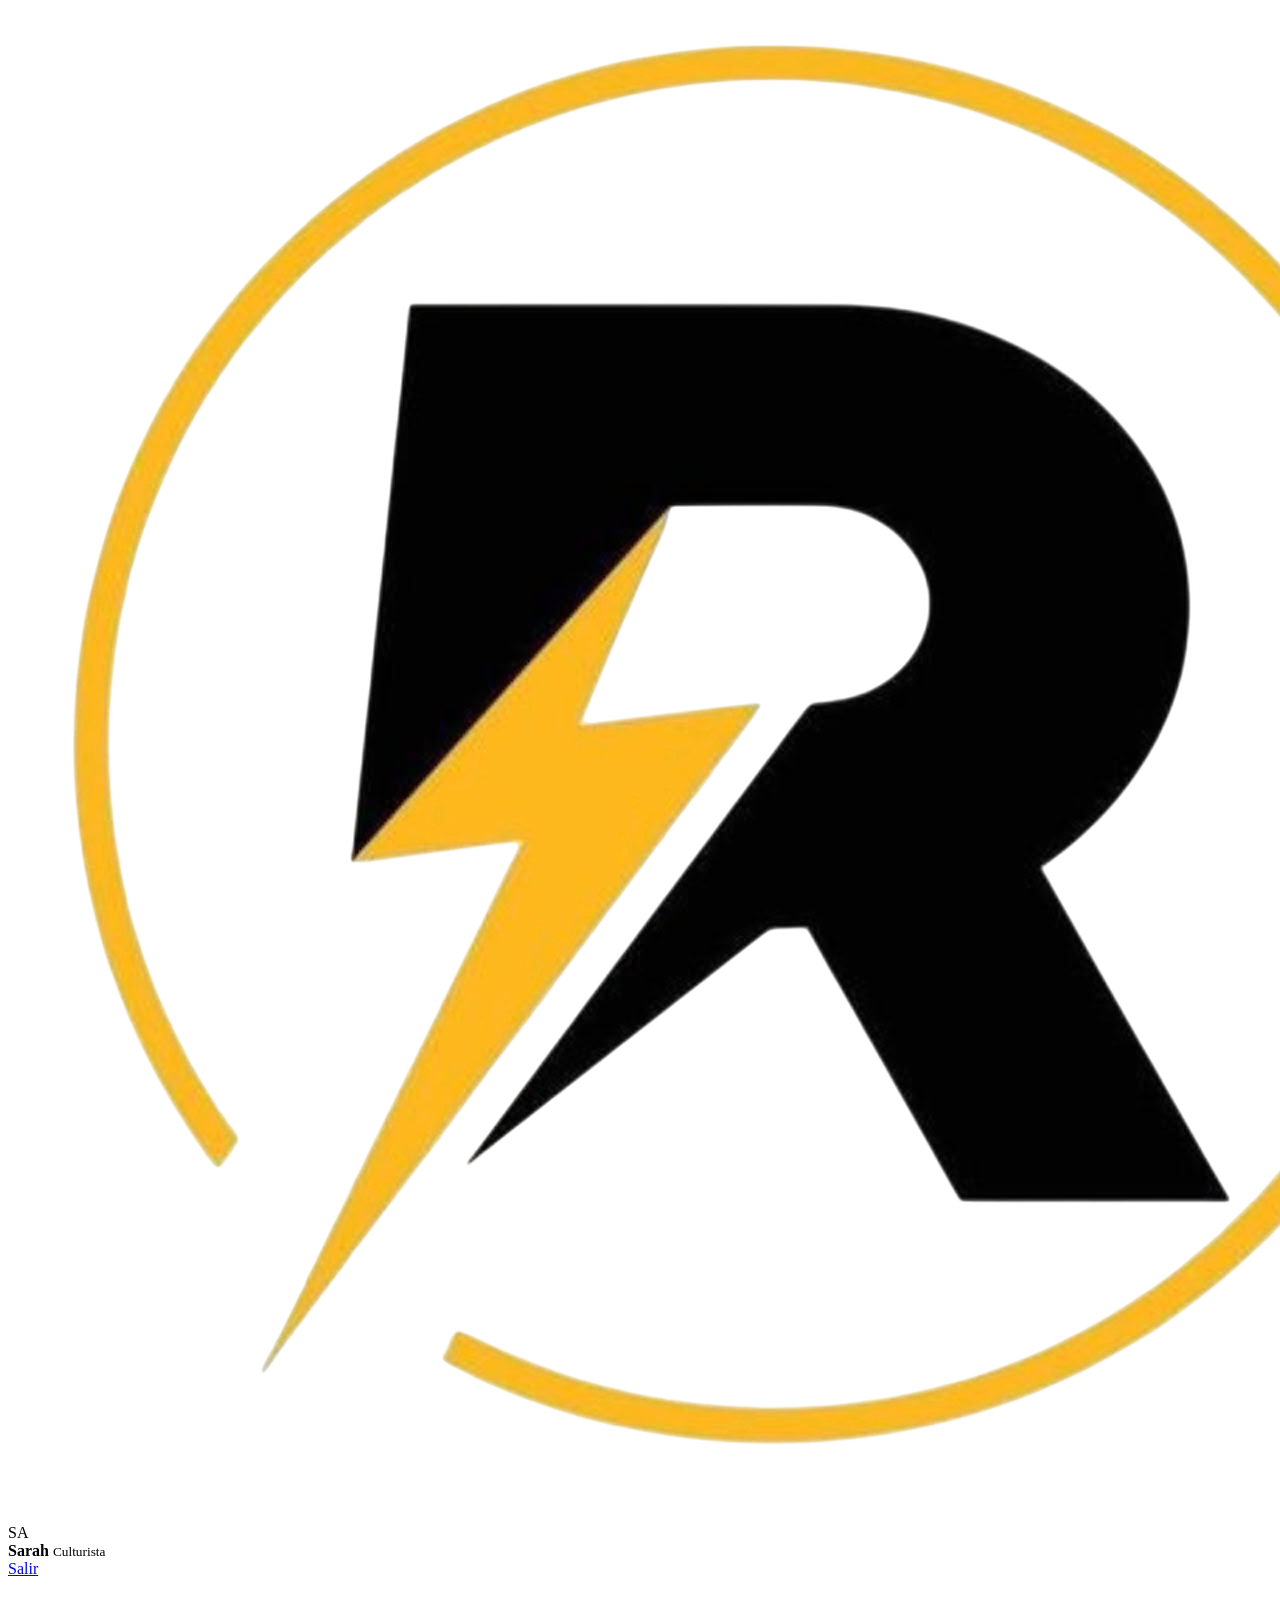
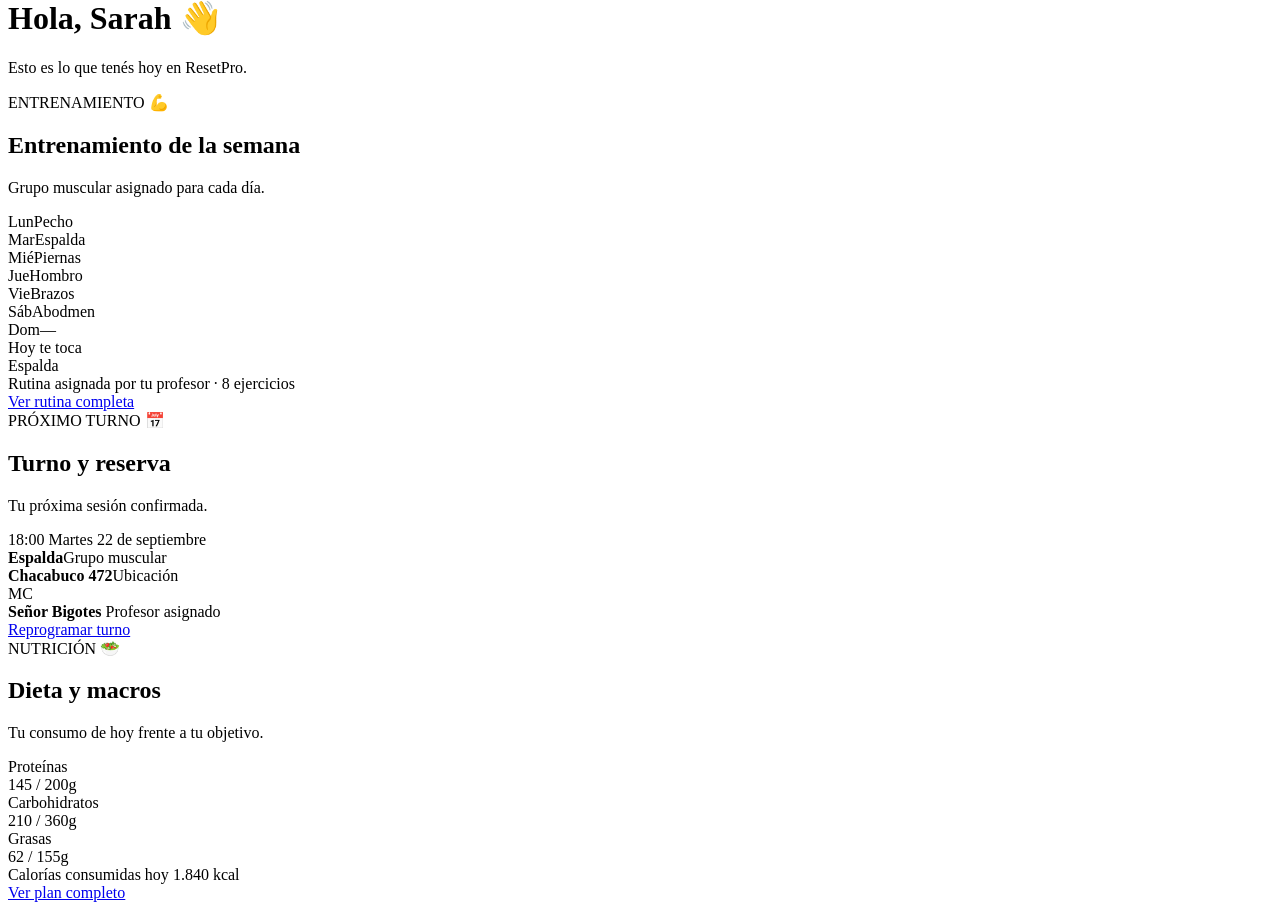
==== usuario/Usuario.html @ 8ca7dee5 "Actualizacion de usuario e interfaz" ====
<!DOCTYPE html>
<html lang="es">
<head>
<meta charset="UTF-8">
<meta name="viewport" content="width=device-width, initial-scale=1.0, viewport-fit=cover">
<title>ResetPro — Mi panel</title>
<link rel="preconnect" href="https://fonts.googleapis.com">
<link rel="preconnect" href="https://fonts.gstatic.com" crossorigin>
<link href="https://fonts.googleapis.com/css2?family=Oswald:wght@400;500;600;700&family=Inter:wght@400;500;600;700&display=swap" rel="stylesheet">

  <link rel="stylesheet" href="usuario.css">
</head>
<body>

<header>
  <div class="wrap nav">
    <a class="brand" href="#">
      <img src="../icono.PNG" alt="ResetPro">
    </a>
    <div class="user-box">
      <div class="avatar">SA</div>
      <div class="who">
        <b>Sarah</b>
        <small>Culturista</small>
      </div>
      <a class="logout" id="btnSalir" href="#">Salir</a>
    </div>
  </div>
</header>

<main class="wrap">

  <div class="greeting">
    <h1>Hola, Sarah 👋</h1>
    <p>Esto es lo que tenés hoy en ResetPro.</p>
  </div>

  <div class="cards">

    <!-- Entrenamiento de la semana -->
    <section class="card">
      <div class="card-head">
        <span class="tag">ENTRENAMIENTO</span>
        <span class="icon">💪</span>
      </div>
      <h2>Entrenamiento de la semana</h2>
      <p class="sub">Grupo muscular asignado para cada día.</p>
      <div class="card-body">
        <div class="week-strip">
          <div class="day-chip"><span class="d">Lun</span><span class="m">Pecho</span></div>
          <div class="day-chip today"><span class="d">Mar</span><span class="m">Espalda</span></div>
          <div class="day-chip"><span class="d">Mié</span><span class="m">Piernas</span></div>
          <div class="day-chip"><span class="d">Jue</span><span class="m">Hombro</span></div>
          <div class="day-chip"><span class="d">Vie</span><span class="m">Brazos</span></div>
          <div class="day-chip"><span class="d">Sáb</span><span class="m">Abodmen</span></div>
          <div class="day-chip"><span class="d">Dom</span><span class="m">—</span></div>
        </div>
        <div class="today-block">
          <span class="label">Hoy te toca</span>
          <div class="muscle">Espalda</div>
          <span class="note">Rutina asignada por tu profesor · 8 ejercicios</span>
        </div>
      </div>
      <a class="card-cta" href="#">Ver rutina completa</a>
    </section>

    <!-- Turno y reserva -->
    <section class="card">
      <div class="card-head">
        <span class="tag">PRÓXIMO TURNO</span>
        <span class="icon">📅</span>
      </div>
      <h2>Turno y reserva</h2>
      <p class="sub">Tu próxima sesión confirmada.</p>
      <div class="card-body">
        <div class="turno-block">
          <div class="turno-time">
            <span class="hora">18:00</span>
            <span class="fecha">Martes 22 de septiembre</span>
          </div>
          <div class="turno-meta">
            <div><b>Espalda</b>Grupo muscular</div>
            <div><b>Chacabuco 472</b>Ubicación</div>
          </div>
          <div class="turno-prof">
            <div class="avatar">MC</div>
            <div class="info">
              <b>Señor Bigotes</b>
              <span>Profesor asignado</span>
            </div>
          </div>
        </div>
      </div>
      <a class="card-cta solid" href="#">Reprogramar turno</a>
    </section>

    <!-- CARD 3: Dieta y macros -->
    <section class="card">
      <div class="card-head">
        <span class="tag">NUTRICIÓN</span>
        <span class="icon">🥗</span>
      </div>
      <h2>Dieta y macros</h2>
      <p class="sub">Tu consumo de hoy frente a tu objetivo.</p>
      <div class="card-body">
        <div class="macro-row">
          <span class="macro-label">Proteínas</span>
          <div class="macro-bar"><div class="macro-fill" style="width:72%"></div></div>
          <span class="macro-val">145 / 200g</span>
        </div>
        <div class="macro-row">
          <span class="macro-label">Carbohidratos</span>
          <div class="macro-bar"><div class="macro-fill" style="width:58%"></div></div>
          <span class="macro-val">210 / 360g</span>
        </div>
        <div class="macro-row">
          <span class="macro-label">Grasas</span>
          <div class="macro-bar"><div class="macro-fill" style="width:40%"></div></div>
          <span class="macro-val">62 / 155g</span>
        </div>
        <div class="cal-summary">
          <span class="label">Calorías consumidas hoy</span>
          <span class="kcal">1.840 kcal</span>
        </div>
      </div>
      <a class="card-cta" href="#">Ver plan completo</a>
    </section>

  </div>
</main>

  <script src="usuario.js"></script>
</body>
</html>
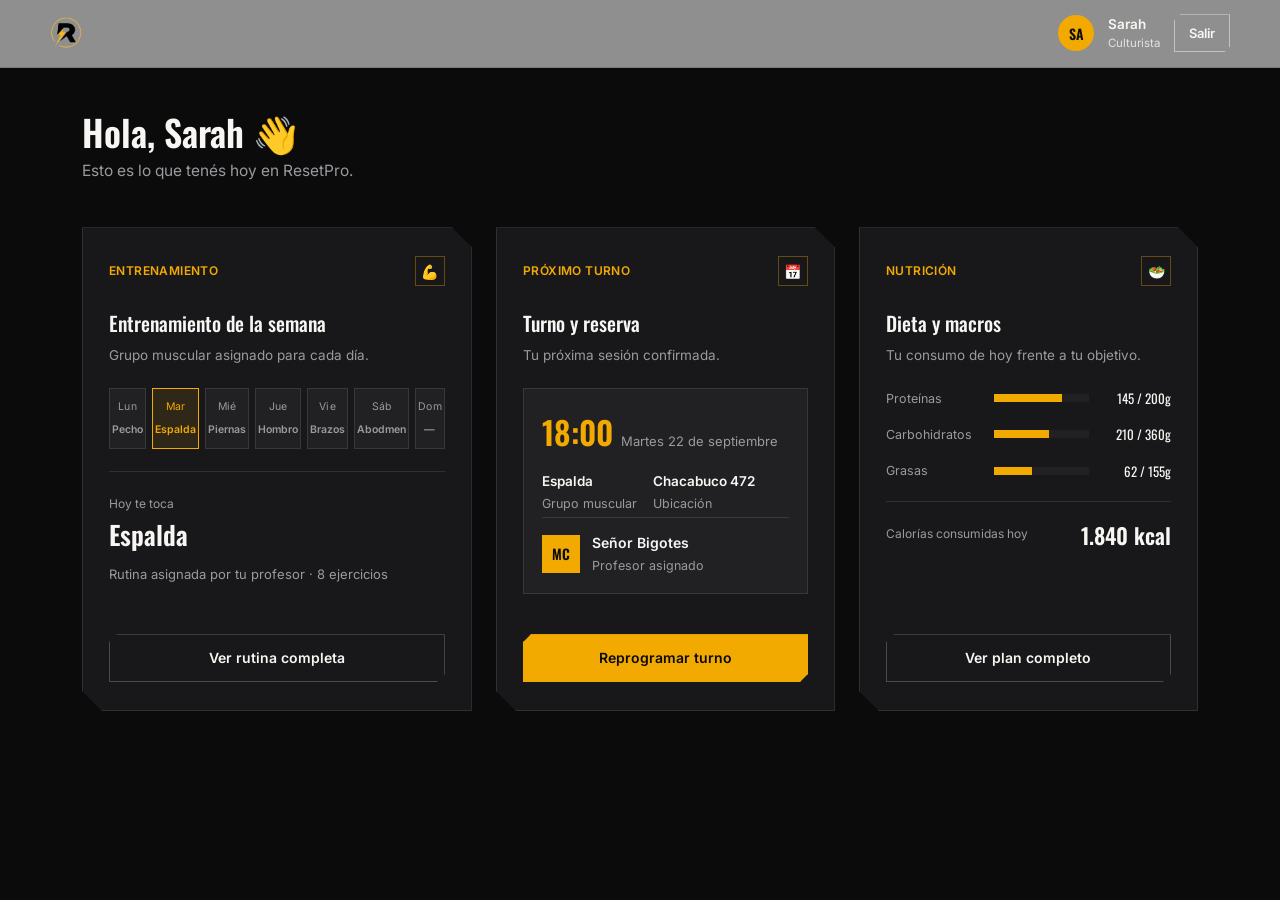
==== commit fc5c175b: "ajuste de css" ====
--- a/usuario/Usuario.html
+++ b/usuario/Usuario.html
@@ -8,7 +8,7 @@
 <link rel="preconnect" href="https://fonts.gstatic.com" crossorigin>
 <link href="https://fonts.googleapis.com/css2?family=Oswald:wght@400;500;600;700&family=Inter:wght@400;500;600;700&display=swap" rel="stylesheet">
 
-  <link rel="stylesheet" href="usuario.css">
+  <link rel="stylesheet" href="Usuario.css">
 </head>
 <body>
 
--- a/usuario/Usuario.css
+++ b/usuario/Usuario.css
@@ -0,0 +1,165 @@
+:root{
+    --black:#0B0B0C;
+    --charcoal:#18181B;
+    --charcoal-2:#212124;
+    --gold:#F2A900;
+    --gold-dim:#B8830A;
+    --white:#F7F6F2;
+    --grey:#9A9A9F;
+    --line: rgba(247,246,242,0.10);
+    --font-display:'Oswald', sans-serif;
+    --font-body:'Inter', sans-serif;
+  }
+  *{box-sizing:border-box;}
+  html,body{height:100%;}
+  body{
+    margin:0;
+    background:var(--black);
+    color:var(--white);
+    font-family:var(--font-body);
+    line-height:1.55;
+    -webkit-font-smoothing:antialiased;
+    padding-top:env(safe-area-inset-top,0px);
+    padding-bottom:env(safe-area-inset-bottom,0px);
+  }
+  img{max-width:100%;display:block;}
+  a{color:inherit;}
+  .wrap{max-width:1180px; margin:0 auto; padding:0 32px;}
+  @media (max-width:640px){ .wrap{padding:0 20px;} }
+
+  /* Header */
+  header{
+    position:sticky; top:0; z-index:50;
+    background:#8F8F8F;
+    border-bottom:1px solid rgba(11,11,12,0.15);
+    padding-top:env(safe-area-inset-top,0px);
+  }
+  .nav{display:flex; align-items:center; justify-content:space-between; padding:14px 0;}
+  .brand{display:flex; align-items:center; gap:10px; text-decoration:none;}
+  .brand img{height:32px; width:32px;}
+  .brand span{font-family:var(--font-display); font-size:18px; letter-spacing:0.5px; font-weight:600; color:var(--white);}
+  .user-box{display:flex; align-items:center; gap:14px;}
+  .user-box .avatar{
+    width:36px; height:36px; border-radius:50%;
+    background:var(--gold); color:var(--black);
+    font-family:var(--font-display); font-weight:600; font-size:14px;
+    display:flex; align-items:center; justify-content:center;
+    flex-shrink:0;
+  }
+  .user-box .who{display:flex; flex-direction:column;}
+  .user-box .who b{font-size:13.5px; color:var(--white); font-weight:600;}
+  .user-box .who small{font-size:11.5px; color:rgba(255,255,255,0.75);}
+  .logout{
+    font-size:13px; font-weight:600; color:var(--white);
+    border:1px solid rgba(255,255,255,0.45);
+    padding:8px 14px; text-decoration:none;
+    clip-path: polygon(6px 0, 100% 0, 100% calc(100% - 6px), calc(100% - 6px) 100%, 0 100%, 0 6px);
+    transition:border-color .2s ease, background .2s ease;
+  }
+  .logout:hover{border-color:var(--gold); background:rgba(242,169,0,0.15);}
+  @media (max-width:560px){
+    .user-box .who{display:none;}
+  }
+
+  /* Greeting */
+  .greeting{padding:44px 0 8px;}
+  .greeting h1{
+    font-family:var(--font-display); font-weight:600;
+    font-size:clamp(26px,4vw,36px); margin:0 0 8px; line-height:1.1;
+  }
+  .greeting p{color:var(--grey); font-size:15.5px; margin:0;}
+
+  /* Cards grid */
+  .cards{
+    display:grid; grid-template-columns:repeat(3,1fr); gap:24px;
+    padding:36px 0 80px;
+  }
+  @media (max-width:960px){ .cards{grid-template-columns:1fr;} }
+
+  .card{
+    background:var(--charcoal);
+    border:1px solid var(--line);
+    clip-path: polygon(0 0, calc(100% - 20px) 0, 100% 20px, 100% 100%, 20px 100%, 0 calc(100% - 20px));
+    padding:28px 26px;
+    display:flex; flex-direction:column;
+  }
+  .card-head{display:flex; align-items:center; justify-content:space-between; margin-bottom:22px;}
+  .card-head .tag{font-size:12px; font-weight:600; letter-spacing:0.4px; color:var(--gold);}
+  .card-head .icon{
+    width:30px; height:30px; border:1px solid rgba(242,169,0,0.35);
+    display:flex; align-items:center; justify-content:center; color:var(--gold); font-size:14px;
+    flex-shrink:0;
+  }
+  .card h2{font-family:var(--font-display); font-weight:500; font-size:20px; margin:0 0 6px;}
+  .card .sub{color:var(--grey); font-size:13.5px; margin:0 0 22px;}
+  .card-body{flex-grow:1;}
+  .card-cta{
+    margin-top:22px; display:inline-flex; align-items:center; justify-content:center; gap:8px;
+    background:transparent; color:var(--white); text-decoration:none;
+    font-weight:600; font-size:14px;
+    border:1px solid rgba(247,246,242,0.22);
+    padding:12px 18px;
+    clip-path: polygon(8px 0, 100% 0, 100% calc(100% - 8px), calc(100% - 8px) 100%, 0 100%, 0 8px);
+    transition:border-color .2s ease, background .2s ease;
+  }
+  .card-cta:hover{border-color:var(--gold); background:rgba(242,169,0,0.08);}
+  .card-cta.solid{
+    background:var(--gold); color:var(--black); border-color:var(--gold);
+  }
+  .card-cta.solid:hover{background:#ffbe2e;}
+
+  /* Card 1: weekly training */
+  .week-strip{display:grid; grid-template-columns:repeat(7,1fr); gap:6px; margin-bottom:22px;}
+  .day-chip{
+    text-align:center; padding:10px 2px;
+    border:1px solid var(--line); background:var(--charcoal-2);
+  }
+  .day-chip .d{display:block; font-size:10.5px; color:var(--grey); margin-bottom:6px; letter-spacing:0.3px;}
+  .day-chip .m{display:block; font-size:10.5px; color:var(--text-dim,var(--grey)); font-weight:600;}
+  .day-chip.today{border-color:var(--gold); background:rgba(242,169,0,0.10);}
+  .day-chip.today .d, .day-chip.today .m{color:var(--gold);}
+  .today-block{
+    border-top:1px solid var(--line); padding-top:18px;
+  }
+  .today-block .label{font-size:12px; color:var(--grey); margin-bottom:6px;}
+  .today-block .muscle{
+    font-family:var(--font-display); font-size:26px; font-weight:600; color:var(--white); margin-bottom:6px;
+  }
+  .today-block .note{font-size:13px; color:var(--grey);}
+
+  /* Card 2: turno */
+  .turno-block{
+    background:var(--charcoal-2); border:1px solid var(--line);
+    padding:18px; margin-bottom:18px;
+  }
+  .turno-time{display:flex; align-items:baseline; gap:8px; margin-bottom:14px;}
+  .turno-time .hora{font-family:var(--font-display); font-size:32px; font-weight:600; color:var(--gold);}
+  .turno-time .fecha{font-size:13px; color:var(--grey);}
+  .turno-prof{display:flex; align-items:center; gap:12px; padding-top:14px; border-top:1px solid var(--line);}
+  .turno-prof .avatar{
+    width:38px; height:38px; background:var(--gold); color:var(--black);
+    font-family:var(--font-display); font-weight:600; font-size:14px;
+    display:flex; align-items:center; justify-content:center; flex-shrink:0;
+  }
+  .turno-prof .info b{display:block; font-size:14px; font-weight:600;}
+  .turno-prof .info span{display:block; font-size:12.5px; color:var(--grey); margin-top:2px;}
+  .turno-meta{display:flex; gap:16px; margin-bottom:4px;}
+  .turno-meta div{font-size:12.5px; color:var(--grey);}
+  .turno-meta div b{display:block; color:var(--white); font-size:13.5px; font-weight:600; margin-bottom:2px;}
+
+  /* Card 3: dieta */
+  .macro-row{display:flex; align-items:center; gap:12px; margin-bottom:16px;}
+  .macro-row:last-of-type{margin-bottom:0;}
+  .macro-label{width:96px; font-size:12.5px; color:var(--grey); flex-shrink:0;}
+  .macro-bar{flex-grow:1; height:8px; background:var(--charcoal-2); position:relative; overflow:hidden;}
+  .macro-fill{position:absolute; left:0; top:0; bottom:0; background:var(--gold);}
+  .macro-val{width:70px; text-align:right; font-family:var(--font-display); font-size:13px; color:var(--white); flex-shrink:0;}
+  .cal-summary{
+    display:flex; justify-content:space-between; align-items:center;
+    margin-top:20px; padding-top:16px; border-top:1px solid var(--line);
+  }
+  .cal-summary .label{font-size:12px; color:var(--grey);}
+  .cal-summary .kcal{font-family:var(--font-display); font-size:22px; font-weight:600; color:var(--white);}
+
+  ::selection{background:var(--gold); color:var(--black);}
+  :focus-visible{outline:2px solid var(--gold); outline-offset:2px;}
